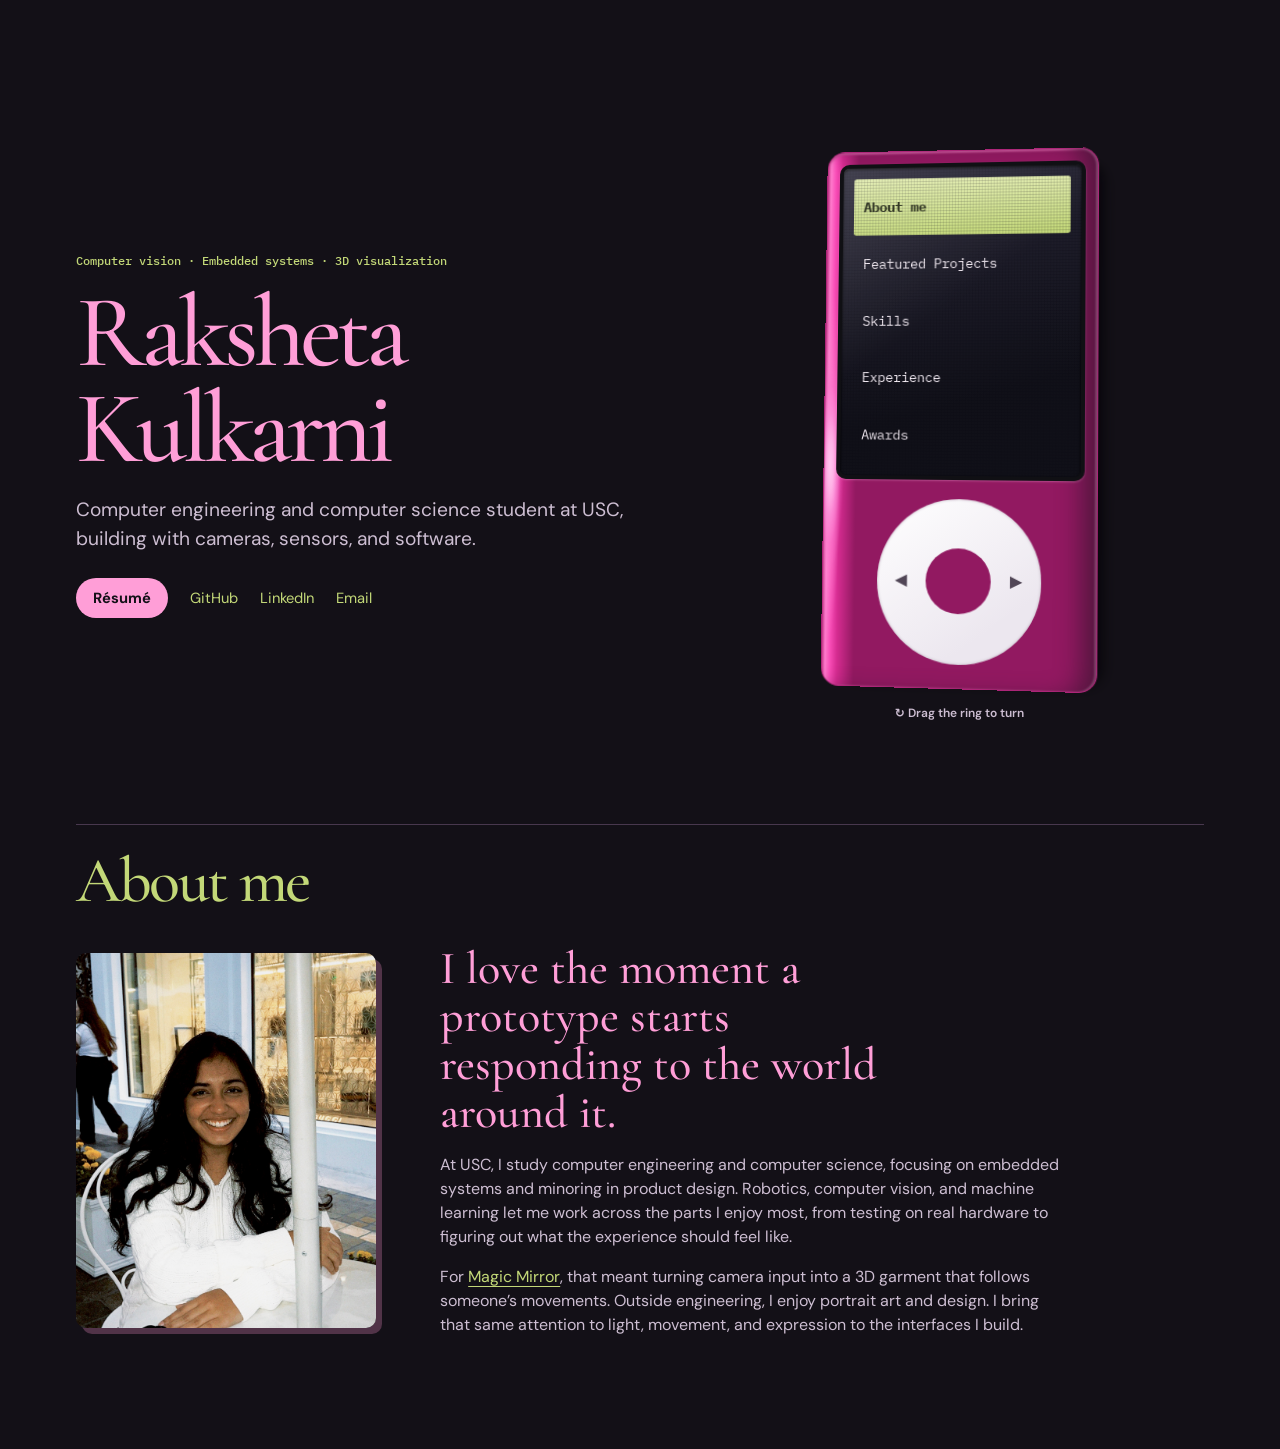
==== featured-visuals/index.html @ 3b5fec16 "Publish engineering portfolio" ====
<!doctype html>
<html lang="en">
<meta charset="utf-8">
<meta name="viewport" content="width=device-width, initial-scale=1">
<meta name="description" content="Engineering portfolio of Raksheta Kulkarni, a USC student working in computer vision, embedded systems, and software.">
<title>Raksheta Kulkarni · Engineering Portfolio</title>
<link rel="stylesheet" href="visuals.css?v=portfolio-about-portrait">
<body class="portfolio">
<main>
  <header class="portfolio-intro" id="portfolio-start" tabindex="-1">
    <div class="portfolio-intro-copy">
    <p class="portfolio-focus">Computer vision · Embedded systems · 3D visualization</p>
    <h1>Raksheta Kulkarni</h1>
    <p>Computer engineering and computer science student at USC, building with cameras, sensors, and software.</p>
    <div class="portfolio-contact" aria-label="Résumé and contact">
      <a class="portfolio-resume" href="media/raksheta-kulkarni-resume.pdf">Résumé</a>
      <a href="https://github.com/RakshetaK">GitHub</a>
      <a href="https://www.linkedin.com/in/rakshetakulkarni">LinkedIn</a>
      <a href="mailto:raksheta@usc.edu">Email</a>
    </div>
    </div>
    <figure class="portfolio-hero-model">
      <div class="portfolio-device">
        <div class="portfolio-device-depth" aria-hidden="true"><i></i><i></i><i></i><i></i><i></i><i></i></div>
        <div class="portfolio-menu" role="tablist" aria-label="Portfolio sections" aria-orientation="vertical">
          <button type="button" role="tab" id="tab-about" aria-controls="about" aria-selected="true">About me</button>
          <button type="button" role="tab" id="tab-projects" aria-controls="projects" aria-selected="false" tabindex="-1">Featured Projects</button>
          <button type="button" role="tab" id="tab-skills" aria-controls="skills" aria-selected="false" tabindex="-1">Skills</button>
          <button type="button" role="tab" id="tab-experience" aria-controls="experience" aria-selected="false" tabindex="-1">Experience</button>
          <button type="button" role="tab" id="tab-awards" aria-controls="awards" aria-selected="false" tabindex="-1">Awards</button>
        </div>
        <div class="portfolio-wheel" role="group" aria-label="Section controls" aria-describedby="portfolio-wheel-hint">
          <button type="button" data-section-step="-1" aria-label="Previous section">◀</button>
          <button type="button" id="portfolio-open" aria-label="Go to selected section"></button>
          <button type="button" data-section-step="1" aria-label="Next section">▶</button>
        </div>
      </div>
      <figcaption class="portfolio-wheel-hint" id="portfolio-wheel-hint"><span aria-hidden="true">↻</span> Drag the ring to turn</figcaption>
    </figure>
  </header>
  <section id="about" class="portfolio-panel" role="tabpanel" aria-labelledby="tab-about" tabindex="-1">
    <h2>About me</h2>
    <div class="portfolio-about">
      <img src="media/raksheta-kulkarni-portrait.jpg" alt="Portrait of Raksheta Kulkarni" decoding="async">
      <div class="portfolio-about-copy">
        <p>I love the moment a prototype starts responding to the world around it.</p>
        <p>At USC, I study computer engineering and computer science, focusing on embedded systems and minoring in product design. Robotics, computer vision, and machine learning let me work across the parts I enjoy most, from testing on real hardware to figuring out what the experience should feel like.</p>
        <p>For <a href="magic-mirror.html">Magic Mirror</a>, that meant turning camera input into a 3D garment that follows someone’s movements. Outside engineering, I enjoy portrait art and design. I bring that same attention to light, movement, and expression to the interfaces I build.</p>
      </div>
    </div>
  </section>
  <section id="projects" class="portfolio-panel" role="tabpanel" aria-labelledby="tab-projects" tabindex="-1">
    <h2>Featured Projects</h2>
    <div class="portfolio-project-preview">
        <a class="portfolio-device-screen" href="magic-mirror.html" aria-label="Explore the Magic Mirror interactive demo">
          <p class="portfolio-model-status">Loading 3D model…</p>
          <canvas id="portfolio-mirror" width="640" height="640" aria-hidden="true" hidden></canvas>
          <span>Magic Mirror <span aria-hidden="true">↗</span></span>
        </a>
        <a class="portfolio-device-screen" href="fifo.html" aria-label="Explore the FIFO Smart Fridge interactive demo">
          <p class="portfolio-model-status">Loading 3D model…</p>
          <canvas id="portfolio-fifo" width="640" height="640" aria-hidden="true" hidden></canvas>
          <span>FIFO Smart Fridge <span aria-hidden="true">↗</span></span>
        </a>
    </div>
  </section>
  <section id="skills" class="portfolio-panel" role="tabpanel" aria-labelledby="tab-skills" tabindex="-1">
    <h2>Skills</h2>
    <dl class="portfolio-skills">
      <div><dt>Languages</dt><dd>C++, Python, C#, Java, Kotlin, TypeScript, JavaScript</dd></div>
      <div><dt>Computer vision and machine learning</dt><dd>OpenCV, Detectron2, PyTorch, TensorFlow</dd></div>
      <div><dt>Web</dt><dd>React, Next.js, Tailwind CSS, HTML, CSS</dd></div>
      <div><dt>Robotics and algorithms</dt><dd>Hungarian algorithm, Vicon, NVIDIA Jetson</dd></div>
      <div><dt>Tools</dt><dd>Git, GitHub, Docker, Linux, MATLAB, Figma, SOLIDWORKS (Certified Associate)</dd></div>
    </dl>
  </section>
  <section id="experience" class="portfolio-panel" role="tabpanel" aria-labelledby="tab-experience" tabindex="-1">
    <h2>Experience</h2>
    <section class="portfolio-experience-group">
      <h3>Technical Experience</h3>
      <div class="portfolio-entries">
        <article><p class="portfolio-meta">Premier Nationwide Security · Software Development Intern</p><h4>Security operations platform</h4><p>Designing a responsive platform for guards, office staff, and clients, including GPS-based check-ins, incident reporting, payroll, and billing.</p></article>
        <article><p class="portfolio-meta">USC Autonomous Networks Research Group · Undergraduate Researcher</p><h4>Error correction for correlated noise</h4><p>Studying GRAND and GRANDAB decoding under burst errors, including how interleaving and adaptive noise guessing affect decoding performance.</p></article>
        <article><p class="portfolio-meta">USC FLS Lab · Undergraduate Researcher</p><h4>Multi-agent formation transitions</h4><p>Developed a two-pass Hungarian assignment algorithm to reduce travel distance during drone formation changes while respecting device, orientation, and spatial constraints. Validated the approach on physical hardware with Vicon motion capture.</p></article>
      </div>
    </section>
    <section class="portfolio-experience-group">
      <h3>Leadership</h3>
      <div class="portfolio-entries">
        <article><p class="portfolio-meta">USC Makers · Technical Operations Manager</p><h4>Workshop inventory app</h4><p>Organized 200+ components across 60 labeled bins and built a Kotlin Android app with Room and keyword search to help members find parts.</p></article>
        <article><p class="portfolio-meta">USC Makers · Project Manager</p><h4><a href="fifo.html">FIFO Smart Fridge</a></h4><p>Led a six-person team and integrated a motorized scanning carriage, a vision-language pipeline, and an inventory app.</p></article>
        <article><p class="portfolio-meta">USC Makers · Software Lead</p><h4><a href="magic-mirror.html">Magic Mirror</a></h4><p>Built the pose-tracking pipeline with MediaPipe, Flask, and Unity, including the joint transformations and smoothing that drove the 3D garment visualization.</p></article>
      </div>
    </section>
    <section class="portfolio-experience-group">
      <h3>Competitions</h3>
      <div class="portfolio-entries">
        <article><p class="portfolio-meta">Kode With Klossy × Goldman Sachs</p><h4>Predatory lending detection</h4><p>Compared three classifiers across mortgage data from eight states and evaluated precision, recall, and fairness tradeoffs.</p></article>
        <article><p class="portfolio-meta">Good Vibes Only AI/ML Hackathon · Hardware Division Winner</p><h4>Vyz adaptive wearable</h4><p>Built a Jetson-powered prototype and programmed light-responsive sunglasses and real-time audio filtering for sensory overstimulation.</p></article>
      </div>
    </section>
  </section>
  <section id="awards" class="portfolio-panel" role="tabpanel" aria-labelledby="tab-awards" tabindex="-1">
    <h2>Awards</h2>
    <ul class="portfolio-awards">
      <li><span class="portfolio-award-year">2025</span><div><strong>Hardware Division Winner</strong><p>Good Vibes Only AI/ML Hackathon</p></div></li>
      <li><span class="portfolio-award-year">2025</span><div><strong>Challenge Finalist</strong><p>Kode With Klossy × BWDC Challenge</p></div></li>
      <li><span class="portfolio-award-year">2024</span><div><strong>National Champion</strong><p>StellarXplorers</p></div></li>
      <li><span class="portfolio-award-year">2024–25</span><div><strong>Dean’s List</strong><p>USC Viterbi</p></div></li>
      <li><span class="portfolio-award-year">2023</span><div><strong>Top 5 Finalist</strong><p>Estée Lauder Coding Challenge</p></div></li>
    </ul>
  </section>
</main>
<script src="portfolio-menu.js?v=click-wheel" defer></script>
<script type="module" src="portfolio-hero.js?v=model-loading"></script>
</body>
</html>
---- featured-visuals/visuals.css ----
@import url('https://fonts.googleapis.com/css2?family=Barlow+Condensed:wght@500;600&family=Cormorant+Garamond:wght@500&family=DM+Sans:wght@400;500;600;700&family=IBM+Plex+Mono:wght@400;500&display=swap');

:root{color-scheme:light;--bg:#f8f6f2;--ink:#251d22;--muted:#62545c;--line:#dacdd3;--accent:#962c58;--panel:#f3e5e8;--mono:"IBM Plex Mono",monospace}
.portfolio{--bg:#131017;--ink:#fbf3fb;--muted:#cdbed2;--line:#48384e;--accent:#ff9ed7;--peridot:#c3d878;color-scheme:dark}
.portfolio main{max-width:1230px}
.portfolio-contact{display:flex;align-items:center;flex-wrap:wrap;gap:12px 22px}
.portfolio-contact a{text-decoration:none}
.portfolio-contact a:hover{text-decoration:underline}
.portfolio-contact a:not(.portfolio-resume){color:var(--peridot)}
.portfolio :focus-visible{outline-color:var(--peridot)}
.portfolio-intro{margin:clamp(32px,6vw,86px) 0 clamp(38px,5vw,68px)}
.portfolio-intro{display:grid;grid-template-columns:minmax(0,1.2fr) minmax(0,1fr);align-items:center;gap:clamp(18px,4vw,56px)}
.portfolio-intro-copy>p:not(.portfolio-focus){max-width:44ch;font-size:clamp(1rem,2vw,1.2rem)}
.portfolio-hero-model{
  margin:0;
  width:min(100%,352px);
  justify-self:center;
  padding:clamp(22px,3vw,44px);
  perspective:950px;
}
.portfolio-device{
  --case-pink:#921961;
  position:relative;
  padding:12px 12px 23px;
  border:1px solid #ac2578;
  border-radius:18px;
  background:radial-gradient(ellipse 14px 20% at 6px 59%,
    #ffc7ef 0%,
    #ffb4e7 22%,
    #fc90daad 48%,
    #fa6bc84d 74%,
    #f94db700 100%
  ), radial-gradient(ellipse 11px 33% at 6px 59%,
    #ffaee6c2 0%,
    #ff94d695 34%,
    #f94db700 100%
  ), linear-gradient(90deg,
    #c53587 0,
    #ff7bcd 3px,
    #f94db7 8px,
    #d62c91 15px,
    var(--case-pink) 32px
  );
  box-shadow:
    inset -2px 0 2px #ffd2f13b,
    inset -24px 0 25px -10px #53163e,
    inset 0 2px 2px #cc5098;
  transform-style:preserve-3d;
  transform:rotateZ(.5deg) rotateX(2deg) rotateY(-5deg);
}
.portfolio-device-depth,.portfolio-device-depth i{
  position:absolute;
  inset:0;
  border-radius:inherit;
  pointer-events:none;
}
.portfolio-device-depth{transform-style:preserve-3d}
.portfolio-device-depth i{
  background:#77134f;
  box-shadow:inset 2px 2px 4px #ab3d7c,inset -2px -2px 4px #480c33;
}
.portfolio-device-depth i:nth-child(1){transform:translateZ(-3px) scale(.998)}
.portfolio-device-depth i:nth-child(2){transform:translateZ(-7px) scale(.996)}
.portfolio-device-depth i:nth-child(3){transform:translateZ(-11px) scale(.994)}
.portfolio-device-depth i:nth-child(4){transform:translateZ(-15px) scale(.992)}
.portfolio-device-depth i:nth-child(5){transform:translateZ(-19px) scale(.989)}
.portfolio-device-depth i:nth-child(6){
  transform:translateZ(-23px) scale(.985);
  box-shadow:inset -2px -2px 4px #480c33,6px 2px 9px #060208bd,11px 5px 17px #06020870;
}
@media(hover:hover) and (prefers-reduced-motion:no-preference){
  .portfolio-device{transition:transform 250ms ease}
  .portfolio-hero-model:hover .portfolio-device{transform:rotateZ(3deg) rotateX(12deg) rotateY(-23deg)}
}
.portfolio-device-screen{
  position:relative;
  display:block;
  aspect-ratio:1;
  overflow:hidden;
  border:0;
  border-radius:9px;
  background:#19151e;
  text-decoration:none;
}
.portfolio-device-screen>span{
  position:absolute;
  inset:auto 0 0;
  padding:8px 11px;
  color:#fce6fa;
  font-size:.74rem;
  text-align:center;
}
.portfolio-project-preview canvas{display:block;width:100%;height:calc(100% - 32px)}
.portfolio-model-status{
  position:absolute;
  inset:0 0 32px;
  display:grid;
  place-items:center;
  padding:12px;
  text-align:center;
  font-size:.8rem;
}
.portfolio [hidden]{display:none}
.portfolio-menu{
  position:relative;
  display:grid;
  grid-auto-rows:1fr;
  aspect-ratio:.78;
  min-height:282px;
  padding:11px;
  border:4px solid #101014;
  border-radius:10px;
  background:linear-gradient(165deg,#292738,#101018 72%);
  box-shadow:0 1px 2px #ffb4e550,inset 0 1px 3px #000;
}
.portfolio-menu::after{
  content:"";
  position:absolute;
  inset:0;
  border-radius:5px;
  background:
    linear-gradient(145deg,#fff2,transparent 46%),
    repeating-linear-gradient(0deg,#08071026 0 1px,transparent 1px 3px),
    repeating-linear-gradient(90deg,#0807101c 0 1px,transparent 1px 3px);
  pointer-events:none;
}
.portfolio-menu button{
  width:100%;
  border:0;
  border-radius:3px;
  padding:4px 10px;
  background:transparent;
  color:var(--ink);
  font-family:var(--mono);
  font-size:.85rem;
  text-align:left;
}
.portfolio-menu button[aria-selected=true]{background:linear-gradient(#dfeaab,var(--peridot));color:#232912;font-weight:700}
.portfolio-menu button[aria-selected=false]:hover{background:#302538}
.portfolio-wheel{
  position:relative;
  display:grid;
  grid-template:1fr 1.3fr 1fr / 1fr 1.35fr 1fr;
  place-items:center;
  width:min(100%,164px);
  aspect-ratio:1;
  margin:19px auto 0;
  border:0;
  border-radius:50%;
  touch-action:none;
  user-select:none;
  cursor:grab;
}
.portfolio-wheel::before{
  content:"";
  position:absolute;
  inset:0;
  border-radius:inherit;
  background:#f2eef5;
  background-image:linear-gradient(145deg,#fff,#ece7ef 75%);
  box-shadow:inset 0 0 3px #b9aebb;
  transform:rotate(var(--wheel-angle,0rad));
  pointer-events:none;
}
.portfolio-wheel.is-turning,.portfolio-wheel.is-turning button{cursor:grabbing}
.portfolio-wheel-hint{
  margin-top:18px;
  color:var(--muted);
  font:600 .75rem/1.4 "DM Sans",system-ui,sans-serif;
  text-align:center;
}
.portfolio-wheel button{position:relative}
.portfolio-wheel [data-section-step]{grid-row:2;border:0;background:transparent;color:#514656;padding:6px}
.portfolio-wheel [data-section-step]:hover{color:#920058}
.portfolio-wheel [data-section-step="1"]{grid-column:3}
.portfolio-wheel #portfolio-open{
  grid-area:2/2;
  width:min(100%,65px);
  height:auto;
  aspect-ratio:1;
  border:0;
  border-radius:50%;
  padding:0;
  background:var(--case-pink);
  box-shadow:none;
  color:#fff;
}
@media(max-width:720px){.portfolio-intro{grid-template-columns:1fr}}
.portfolio-intro h1{font:500 clamp(3.3rem,8vw,7.4rem)/.94 "Cormorant Garamond",Georgia,serif;letter-spacing:-.05em;color:var(--accent);margin:14px 0 20px}
.portfolio-focus,.portfolio-meta{font:500 .78rem/1.5 var(--mono);color:var(--peridot)}
.portfolio-contact{margin-top:24px;font-size:.92rem}
.portfolio-resume{background:var(--accent);color:var(--bg);padding:9px 17px;border-radius:999px;font-weight:700}
.portfolio-panel{border-top:1px solid var(--line);padding-block:24px;scroll-margin-top:24px}
.portfolio-panel h2{margin-bottom:16px;color:var(--peridot)}
.portfolio-panel:not(#projects)>h2{
  margin-bottom:24px;
  font:500 clamp(2.65rem,5vw,4.25rem)/1 "Cormorant Garamond",Georgia,serif;
  letter-spacing:-.04em;
}
.portfolio-about{
  display:grid;
  grid-template-columns:minmax(170px,300px) minmax(0,1fr);
  align-items:center;
  gap:clamp(20px,5vw,64px);
  max-width:990px;
  padding-block:8px 24px;
}
.portfolio-about img{
  display:block;
  width:100%;
  aspect-ratio:4/5;
  object-fit:cover;
  border-radius:10px;
  box-shadow:6px 6px 0 #513348;
}
.portfolio-about-copy{max-width:60ch}
.portfolio-about p:first-child{
  max-width:20ch;
  color:var(--accent);
  font:500 clamp(1.9rem,3.6vw,3.15rem)/1.04 "Cormorant Garamond",Georgia,serif;
}
.portfolio-about p + p{margin-top:16px}
.portfolio-about a{color:var(--peridot)}
.portfolio-experience-group + .portfolio-experience-group{margin-top:32px}
.portfolio-experience-group h3{
  border-bottom:1px solid var(--line);
  margin:0 0 12px;
  padding-bottom:10px;
  color:var(--accent);
  font-size:1.2rem;
}
.portfolio-entries h4{font-size:1.12rem;margin:5px 0 7px}
.portfolio-project-preview{
  display:grid;
  grid-template-columns:repeat(2,minmax(0,1fr));
  gap:clamp(10px,2vw,24px);
  max-width:820px;
}
.portfolio-skills{
  display:grid;
  grid-template-columns:repeat(auto-fit,minmax(min(100%,245px),1fr));
  gap:12px;
  margin:0;
}
.portfolio-skills>div{
  padding:20px;
  border:1px solid var(--line);
  border-top:2px solid var(--peridot);
  border-radius:10px;
  background:#201925;
}
.portfolio-skills dt{margin-bottom:8px;font-weight:700}
.portfolio-skills dd{margin:0;color:var(--muted);font:400 .85rem/1.75 var(--mono)}
.portfolio-awards{display:grid;gap:8px;max-width:760px;padding:0;margin:0;list-style:none}
.portfolio-awards li{
  display:grid;
  grid-template-columns:5em minmax(0,1fr);
  align-items:baseline;
  gap:12px;
  padding:14px clamp(12px,3vw,24px);
  border:1px solid var(--line);
  border-radius:8px;
  background:#201925;
}
.portfolio-award-year{color:var(--peridot);font:500 .78rem/1.5 var(--mono)}
.portfolio-awards li:first-child{border-color:#936078;background:#2b1b2a}
.portfolio-awards li:first-child strong{color:var(--accent)}
.portfolio-awards p{font-size:.9rem}
.portfolio-entries{display:grid;grid-template-columns:repeat(2,minmax(0,1fr));gap:12px}
.portfolio-entries article{border:1px solid var(--line);border-radius:10px;padding:16px;background:#1b1721}
@media(max-width:640px){.portfolio-entries{grid-template-columns:1fr}}
@media(max-width:520px){.portfolio-about{grid-template-columns:1fr}.portfolio-about img{max-width:100%;max-height:320px;object-position:center 45%}}
*{box-sizing:border-box}
body{margin:0;background:var(--bg);color:var(--ink);font:16px/1.5 "DM Sans",system-ui,sans-serif}
main{max-width:1130px;margin:auto;padding:32px clamp(16px,4vw,54px) 64px}
header{margin:30px 0 26px}
h1,h2,h3,p,figure{margin:0}
h1{font-size:clamp(2.6rem,7vw,5.1rem);line-height:1.02;letter-spacing:-.065em;margin:8px 0 12px}
h2{font-size:1.35rem;letter-spacing:-.025em}
p{color:var(--muted)}
a{color:inherit;text-underline-offset:4px}
.eyebrow,.pipeline,.view-title{font:500 .75rem/1.6 var(--mono);color:var(--accent)}
.eyebrow{text-transform:uppercase;letter-spacing:.1em}
button{font:inherit;color:inherit;background:transparent;border:1px solid var(--line);border-radius:6px;padding:8px 13px;cursor:pointer;min-height:42px}
button:hover:not(:disabled){border-color:var(--accent)}
button[aria-pressed=true],button.primary{background:var(--accent);color:var(--button-ink,white);border-color:var(--accent)}
button:disabled{opacity:.5;cursor:default}
:focus-visible{outline:2px solid var(--accent);outline-offset:4px}
.controls{display:flex;flex-wrap:wrap;gap:8px;align-items:center}
.project-links,.system,.footage,.facts{display:grid;gap:18px}
.project-links,.footage{grid-template-columns:repeat(2,minmax(0,1fr))}
.project-links a{text-decoration:none;border-top:1px solid var(--line);padding-top:12px}
.project-links a:hover h2{text-decoration:underline}
.project-links img{display:block;width:100%;aspect-ratio:16/10;object-fit:contain;background:#211b20;margin-bottom:12px}
.system{grid-template-columns:minmax(0,1.36fr) minmax(0,1fr);margin:14px 0}
.stage{position:relative;background:var(--panel);border-radius:12px;overflow:hidden;align-self:start}
.stage canvas{display:block;width:100%;height:auto}
[draggable=true]{cursor:grab}
.fifo{color-scheme:dark;--bg:#141315;--ink:#f8f3f5;--muted:#bcb0b9;--line:#51434d;--accent:#e0b4ca;--button-ink:#281c25;--panel:#e9dce4}
.fifo-tools{margin-bottom:14px}
#grocery-batch{display:flex;align-items:center;gap:12px;text-align:left;background:#fff;border-color:var(--line);color:var(--ink);font-weight:700}
#grocery-batch small{font-weight:500}
.grocery-bag{position:relative;isolation:isolate;flex:0 0 42px;height:40px}
.grocery-bag::after{content:"";position:absolute;inset:15px 1px 0;background:linear-gradient(115deg,#eee7ea,#a67e92 85%);border:1px solid #9a7388;border-radius:3px 3px 7px 7px;box-shadow:inset 2px 0 3px #fff7}
.grocery-bag i{position:absolute;bottom:16px;left:5px;width:12px;height:15px;border-radius:50%;background:#a94f64}
.grocery-bag i:nth-child(2){left:15px;height:23px;border-radius:6px;background:#b79c58;rotate:20deg}
.grocery-bag i:nth-child(3){left:26px;height:20px;border-radius:3px;background:#867489;border-top:2px solid #ccc7ce}
.fifo-tablet{color-scheme:light;border:8px solid #242328;border-radius:22px;background:linear-gradient(150deg,#fcfbfd,#eae7ec);color:#28232b;overflow:hidden;box-shadow:0 22px 50px -24px #25202a80,0 0 0 1px #615963}
.fifo-tablet.dragging{outline:3px dashed #ae225d;outline-offset:4px}
.fifo-tablet.scanning{outline:2px solid #c44378;outline-offset:3px}
.fifo-bar{display:flex;align-items:center;justify-content:space-between;flex-wrap:wrap;gap:8px;background:linear-gradient(110deg,#ede1e8,#dec9d7);border-bottom:1px solid #d5c4d0;padding:10px 14px;color:#30242d}
.fifo-bar button{border-color:#bca6b7;background:#fff8;color:#3b2834;font-size:.86rem}
.fifo-bar button[aria-pressed=true]{background:#392d38;color:#fff}
.fifo-screen{min-height:252px;padding:14px}
.fifo-screen[hidden]{display:none}
.fifo-status{padding:9px 14px;border-top:1px solid #d9cfd8;color:#5b4855;background:#f5edf3}
.fifo-items,.fifo-overview ul{margin:0;padding:0;list-style:none}
.fifo-items{display:grid;grid-template-columns:repeat(auto-fit,minmax(min(115px,100%),1fr));gap:10px}
.fifo-items li{display:grid;gap:8px;align-content:start;padding:10px;background:#fff;border:1px solid #ded9e1;border-radius:12px;text-align:center;font-size:.85rem}
.fifo-product{--product:#a75f77;display:grid;place-items:center;border-radius:7px;height:72px;background:radial-gradient(ellipse at 43% 20%,#faf8fb,#ebe7ec)}
.fifo-product::before{content:"";width:22px;height:39px;border-radius:5px;background:linear-gradient(90deg,#0003,transparent 38%,#fff5 47%,#0002 100%),linear-gradient(0deg,#aaa 6%,var(--product) 7% 91%,#ddd 92%);box-shadow:3px 5px 7px #40334340;transform:rotate(-9deg)}
.fifo-product.cola{--product:#9e484d}
.fifo-product.package::before{width:35px;height:27px;border-radius:3px;background:linear-gradient(90deg,#a76e53 30%,#c7906c 30% 45%,#b58163 45%)}
.fifo-product.chocolate::before{width:26px;height:35px;background:linear-gradient(90deg,#523934,#9b7261 48%,#61423b);border-top:6px solid #cbc0b9}
.fifo-product.banana::before{width:34px;height:28px;border-radius:4px 4px 55% 60%;background:transparent;border-bottom:9px solid #c1a255;border-right:5px solid #e1c373;transform:rotate(-23deg);box-shadow:2px 5px 3px -4px #40334366}
.fifo-product.berries::before{width:26px;height:27px;transform:rotate(18deg);border-radius:55% 55% 70% 70%;background:radial-gradient(ellipse at 40% 25%,#d9858d,#9c454f);border-top:4px solid #69735c}
.fifo-game{display:grid;grid-template-columns:1fr 1.3fr;gap:12px;color:#64374c}
.fifo-profile{display:grid;grid-template-columns:1fr 1fr;gap:8px}
.fifo-today,.fifo-mascot{display:grid;place-items:center;text-align:center;align-content:center}
.fifo-today,.fifo-streak,.fifo-overview{background:#fbf9fb;border:1px solid #e0d3dd;border-radius:10px;overflow:hidden}
.fifo-today strong{background:#70455b;color:white;align-self:start;width:100%;padding:4px}
.fifo-today span{font-size:1.8rem;padding:8px}
.fifo-mascot img{width:65px;height:auto;mix-blend-mode:multiply;border-radius:50%}
.fifo-streak{grid-column:1/-1;padding:10px}
.fifo-streak p{font-size:.85rem}
.fifo-days{display:flex;gap:4px;margin:6px 0;flex-wrap:wrap}
.fifo-days span{display:grid;place-items:center;width:24px;height:24px;border:1px solid #df9ab5;border-radius:50%;font-size:.75rem}
.fifo-days span:nth-child(-n+2){background:#eaa4c0}
.fifo-overview{padding:12px}
.fifo-overview h2{border-bottom:1px solid #d989a5;margin-bottom:9px}
.fifo-overview h3{font-size:1rem}
.fifo-overview li{display:flex;justify-content:space-between;gap:8px;margin-top:5px;padding:3px 6px;font-size:.85rem}
.fifo-overview li:nth-child(odd){background:#f9e0e8}
.fifo-overview li span:last-child{flex-shrink:0}
.fifo-scanner .stage{border:1px solid #e0bdcb}
@media(max-width:480px){.fifo-game{grid-template-columns:1fr}}
.detail{display:grid;align-content:start;gap:12px;padding:6px 0}
.steps{display:flex;flex-wrap:wrap;gap:7px;margin-top:14px}
.steps button{font:500 .75rem/1.4 var(--mono)}
.original{width:100%;height:auto;max-height:320px;object-fit:contain;background:#251d22;border-radius:8px;display:block}
details,.facts{margin-top:28px;border-top:1px solid var(--line);padding-top:16px}
summary{cursor:pointer;font-weight:700}
.footage{margin-top:12px}
.footage video{display:block;width:100%;max-height:440px;background:#09090a}
figcaption{color:var(--muted);margin-top:7px;font-size:.88rem}
.facts{grid-template-columns:repeat(3,minmax(0,1fr))}
.facts dt{font-weight:700}
.facts dd{color:var(--muted);margin:4px 0 0}
.mirror{color-scheme:dark;--bg:#090909;--ink:#faf2fa;--muted:#c2afc0;--line:#403040;--accent:#e3a2d7;--button-ink:#20101e;--panel:#1b131c}
.mirror-display{min-width:0}
.mirror-display figcaption{color:#d5cec6;text-align:center}
.mirror-glass span{align-self:end;margin-bottom:14px;color:#fff8ee;background:#27201ca8;border-radius:5px;z-index:1}
.views{display:grid;gap:10px}
.views figure{background:#2b2926;border:1px solid var(--line);border-radius:8px;overflow:hidden}
.view-title{display:block;margin:0;border-bottom:1px solid var(--line);padding:8px 10px;background:var(--panel)}
.viewport{display:grid;place-items:center;aspect-ratio:4/3;overflow:hidden}
.viewport>*{grid-area:1/1;max-width:100%}
.viewport video,.viewport canvas{display:block;width:100%;height:100%;object-fit:contain}
.viewport [hidden],.viewport[data-active=true]>span{display:none}
.viewport:has(video:not([hidden]))>span{display:none}
#camera{transform:scaleX(-1)}
.viewport span{font: .75rem var(--mono);color:var(--muted);padding:8px}
.mirror .views .viewport span,.mirror .mirror-glass span{color:#f0e4d6}
.pipeline{margin:12px 0;overflow-wrap:anywhere}
#camera-status{min-height:1.5em;margin-top:8px}

.project-nav{display:flex;justify-content:space-between;flex-wrap:wrap;gap:10px;border-bottom:1px solid var(--line);padding-bottom:14px;font:500 .75rem/1.5 var(--mono);text-transform:uppercase;letter-spacing:.055em}
.project-nav a{text-decoration:none}
.project-nav a:hover{text-decoration:underline}
.fifo h1,.mirror h1{font:600 clamp(4rem,10vw,8.4rem)/.84 "Barlow Condensed","Arial Narrow",sans-serif;letter-spacing:-.038em;text-transform:uppercase;margin:9px 0 18px}
.fifo header>p:last-child,.mirror header>p:not(.eyebrow){max-width:37ch}
.fifo header{margin:44px 0 30px}
.fifo-demo{display:grid;grid-template-columns:minmax(172px,22%) minmax(0,1fr);gap:18px;padding:clamp(12px,3vw,28px);border:1px solid var(--line);background:radial-gradient(ellipse at 70% 0%,#48303e,transparent 68%),#211a20}
.fifo-tools{align-items:stretch;align-content:start;flex-direction:column;margin:0}
.fifo-tools h2{font:500 1.65rem/1 "Barlow Condensed","Arial Narrow",sans-serif;text-transform:uppercase;margin-bottom:8px}
#grocery-batch{background:#e1becf;color:#261923;border-color:#ebcbdc}
.fifo-streak p{color:#685560}
.fifo-scanner{align-items:center;padding-bottom:12px}
.fifo-scanner .detail{padding:16px 18px;border-left:1px solid var(--line)}
.fifo-scanner .stage{border-color:#8c677b;border-radius:4px;background:linear-gradient(#8057711c 1px,transparent 1px),linear-gradient(90deg,#8057711c 1px,transparent 1px),radial-gradient(ellipse at 45% 23%,#f0e6ec,#d7bfcc);background-size:28px 28px,28px 28px,auto}
.steps button[aria-pressed=true]{color:var(--button-ink)}

.mirror main{max-width:1380px}
.mirror .facts dt{color:var(--accent)}
.mirror .project-nav{color:#d6c2d4}
.mirror-hero{display:grid;grid-template-columns:minmax(0,1fr) minmax(0,1.8fr);gap:clamp(20px,3vw,44px);align-items:center;margin:clamp(22px,3vw,44px) 0 28px}
.mirror-sidebar{min-width:0}
.mirror-hero header{margin:0}
.mirror-hero h1{font:500 clamp(3.25rem,5.8vw,5.9rem)/.96 "Cormorant Garamond",Georgia,serif;letter-spacing:-.055em;text-transform:none;margin:0 0 16px;color:var(--accent)}
.mirror-hero header>p:not(#camera-status){font-size:1rem;line-height:1.6;max-width:34ch}
.mirror-camera-controls{margin-top:48px;gap:6px 10px}
.mirror-hero button{min-height:44px;border-radius:999px;padding:7px 14px;font-size:.82rem;font-weight:600}
.mirror-camera-controls .primary{padding-inline:18px;background:var(--accent);border-color:var(--accent)}
.mirror-camera-controls .primary:hover:not(:disabled){filter:brightness(1.13);border-color:var(--accent)}
.mirror-camera-controls #demo-button{display:inline-flex;align-items:center;gap:6px;border-color:transparent;color:#d7cbb9}
.mirror-camera-controls #demo-button:hover{color:#fff3df}
.mirror-hero #camera-status{margin-top:8px;font-size:.78rem;line-height:1.5}
.mirror-hero #camera-status:empty{min-height:0;margin:0}
.camera-privacy{margin:8px 0 0;border:0;padding:0;color:var(--muted);font-size:.78rem}
.camera-privacy p{margin:4px 0 0 1em}
.mirror-hero .views{grid-template-columns:repeat(2,minmax(0,1fr));margin-top:28px}
.mirror-hero #stop:disabled{display:none}
.mirror-hero .views figure{
  background:linear-gradient(155deg,#25262a 0%,#111215 34%,#060608 82%);
  border-color:#a9679e;
  border-radius:12px;
  box-shadow:inset 0 1px #ffffff26,0 10px 24px #0005;
}
.mirror-hero .views .viewport{background:linear-gradient(145deg,#ffffff09,transparent 48%)}
.mirror-scene{position:relative;isolation:isolate;aspect-ratio:1;overflow:hidden}
.mirror-scene>img,.mirror-scene>canvas{display:block;width:100%;height:100%;object-fit:contain}
.mirror-scene>[hidden],.mirror-scene .mirror-glass{display:none}
#mirror-model{position:relative;z-index:1;touch-action:pan-y;cursor:grab}
#mirror-model:active{cursor:grabbing}
.mirror-scene .mirror-glass[data-camera=true]:not(.avatar-source){display:grid;position:absolute;z-index:2;inset:0;aspect-ratio:auto;background:#111}
.mirror-controls-heading{
  margin:clamp(36px,4.5vw,60px) 0 14px;
  text-align:center;
  color:var(--accent);
  font:500 1.85rem/1 "Cormorant Garamond",Georgia,serif;
  letter-spacing:-.02em;
}
.mirror-model-controls{
  flex-wrap:nowrap;
  justify-content:center;
  gap:clamp(6px,1vw,11px);
}
.mirror-model-controls button{
  display:grid;
  place-items:center;
  flex:0 0 clamp(44px,3.8vw,50px);
  aspect-ratio:1;
  padding:0;
  border-color:#efb7e4;
  border-radius:50%;
  background:radial-gradient(ellipse at 32% 8%,#fff4fcc4,transparent 54%),
    linear-gradient(160deg,#f4c3e8,#dd96d0 47%,#d388c6 51%,#b76dac);
  box-shadow:inset 0 1px 3px #fff9,inset 0 -3px 6px #642c5e55,0 4px 10px #0006;
  color:var(--button-ink);
  font-size:1.2rem;
  line-height:1;
}
.mirror-model-controls button:hover:not(:disabled){filter:brightness(1.13)}
.mirror-model-controls button:active:not(:disabled){box-shadow:inset 0 2px 5px #63275f66}
.mirror-camera-controls #stop,.mirror-camera-controls #demo-button{
  background:linear-gradient(180deg,#292a2e,#111215 56%,#09090b);
  border-color:#a9679e;
  box-shadow:inset 0 1px #ffffff20;
  color:#d7cfc2;
}
.mirror-camera-controls #demo-button:hover,.mirror-camera-controls #stop:hover{
  background:linear-gradient(180deg,#3a3b41,#1b1b1f 58%,#101014);
  border-color:var(--accent);
  color:#fff3df;
}
.mirror-display figcaption{font-size:.8rem;color:var(--muted)}
.mirror-hero .view-title{background:linear-gradient(180deg,#28292e,#16171a);border-color:#35353b;color:#ddd6cc;font-size:.69rem;letter-spacing:.045em}

@media(min-width:791px){
  #mirror-model{transform:translateX(8%)}
  .mirror-display figcaption{padding-inline-start:16%}
}
@media(max-width:710px){.system,.facts{grid-template-columns:1fr}}
@media(max-width:790px){
  .mirror-hero{grid-template-columns:1fr;gap:20px}
  .mirror-sidebar{display:contents}
  .mirror-preview-tools{grid-row:3}
  .mirror-hero .views{margin-top:0}
}
@media(max-width:600px){.fifo-demo{grid-template-columns:1fr}.fifo-tools{flex-direction:row;align-items:center}.fifo-tools h2{width:100%;margin:0}.fifo header{margin-top:30px}}
@media(max-width:480px){.project-links,.footage{grid-template-columns:1fr}}

.fifo{--bg:#101012;--line:#503840;--accent:#ed4ebd;--rose:#c08094;--button-ink:#211318}
.fifo main{max-width:1660px}
.fifo .facts dt{color:var(--rose)}
.fifo-hero{
  display:grid;
  grid-template-columns:minmax(410px,1.15fr) minmax(0,1.85fr);
  grid-template-areas:"heading model" "tablet model";
  grid-template-rows:auto 1fr;
  gap:28px clamp(24px,4vw,60px);
  margin:clamp(28px,4vw,56px) 0 clamp(36px,5vw,72px);
}
.fifo .fifo-hero header{grid-area:heading;margin:0}
.fifo-hero h1{
  margin:0 0 16px;
  color:var(--accent);
  font:500 clamp(3.25rem,5vw,5.35rem)/.98 "Cormorant Garamond",Georgia,serif;
  letter-spacing:-.055em;
  text-transform:none;
}
.fifo-hero .fifo-demo{
  grid-area:tablet;
  align-self:start;
  grid-template-columns:minmax(0,1fr);
  border:0;
  background:none;
  padding:0;
  gap:16px;
}
.fifo-hero .fifo-tools{display:grid;grid-template-columns:minmax(0,1fr) auto;gap:10px 14px}
.fifo-hero .fifo-tools h2{grid-column:1/-1;margin:0;font:600 .82rem/1.4 "DM Sans",sans-serif;text-transform:none;color:var(--ink)}
.fifo-hero .fifo-tools #grocery-batch{
  grid-column:1/-1;
  padding:9px 14px;
  border-radius:12px;
  border-color:#61424e;
  background:#261c21;
  color:#f6e9ee;
}
.fifo-hero .fifo-tools #grocery-batch:hover:not(:disabled){background:#39262f;border-color:var(--accent)}
.fifo-hero .fifo-tools #grocery-batch small{display:block;color:#ddbac8;font-size:.75rem}
.fifo-add-mark{
  display:grid;
  place-items:center;
  margin-inline-start:auto;
  min-width:28px;
  height:28px;
  border:1px solid #ab7387;
  border-radius:50%;
  color:#f3c7d7;
  font-size:1.1rem;
}
.fifo-hero .fifo-screen{min-height:185px}
.fifo-model{grid-area:model;align-self:center;min-width:0}
.fifo-model-stage{position:relative}
#fifo-model:not([hidden]){display:block;width:100%;height:auto;aspect-ratio:1.6;cursor:grab;touch-action:pan-y}
#fifo-model:active{cursor:grabbing}
.fifo-scan-bubble{position:absolute;inset:auto auto 4% 2%;width:clamp(142px,35%,290px);overflow:hidden;border:1px solid var(--accent);border-radius:16px;background:#171216;box-shadow:0 8px 24px #0008;pointer-events:none}
.fifo-scan-bubble canvas{display:block;width:100%;height:auto}
.fifo-scan-bubble span{display:block;padding:6px 10px;color:var(--accent);font-size:.75rem}
.fifo-model canvas.dragging{outline:2px dashed var(--accent);outline-offset:-4px;border-radius:12px}
.fifo .fifo-scanner{display:block}
.fifo .fifo-scanner .detail{border-left:0;padding-inline:0}
.fifo-hero .fifo-tablet{display:grid;grid-template-rows:auto 1fr auto}
.fifo-tablet{background:#e2e2f0;color:#332842}
.fifo-bar{background:var(--accent);border-color:#d43eaa;color:#33122c}
.fifo-bar button{background:#faf0f7;border-color:#a52b80;color:#442039}
.fifo-bar button[aria-pressed=true]{background:#861d63;color:#fff}
.fifo-items li{background:#f1eff8;border-color:#cfccdf}
.fifo-hero .fifo-items{grid-template-columns:repeat(auto-fit,minmax(min(92px,100%),1fr))}
.fifo-tablet:has(.fifo-game:not([hidden])){background:#faefe9}
.fifo-tablet:has(.fifo-game:not([hidden])) .fifo-bar{background:#f4b5ca;border-color:#df97ad;color:#941231}
.fifo-tablet:has(.fifo-game:not([hidden])) .fifo-bar button[aria-pressed=true]{background:#af163a}
.fifo-game{color:#b91739}
.fifo-today,.fifo-streak,.fifo-overview{background:#fcf9e8;border-color:#df98a5}
.fifo-today strong{background:#d9123b}
.fifo-game .fifo-streak p{color:#a32943}
.fifo-overview li:nth-child(odd){background:#f1d7df}
.fifo-status{background:#f5eafa;color:#55324d}
.fifo-tablet:has(.fifo-game:not([hidden])) .fifo-status{background:#f9e2e9;color:#9b2140}
.fifo-pipeline{
  padding:clamp(18px,2.5vw,32px);
  border:1px solid var(--line);
  border-radius:18px;
  background:#191417;
}
#fifo-stages{
  color:var(--rose);
  font:500 2.15rem/1 "Cormorant Garamond",Georgia,serif;
}
.fifo-footage{margin-block-start:clamp(40px,5vw,76px)}
.fifo-flow-controls{margin-top:14px}
.fifo-flow-controls button{border-radius:999px;font-size:.85rem}
.fifo-flow-controls button[aria-pressed=true]{opacity:1}
.fifo-pipeline .steps{
  display:grid;
  grid-auto-columns:minmax(0,1fr);
  grid-auto-flow:column;
  gap:16px;
  margin:20px 0;
}
.fifo-pipeline .steps button{
  position:relative;
  display:flex;
  align-items:center;
  gap:9px;
  padding:10px;
  min-height:62px;
  border-radius:10px;
  background:#1e171c;
  color:var(--ink);
  text-align:left;
  overflow-wrap:anywhere;
}
.fifo-pipeline .steps button::before{
  content:"";
  flex:0 0 7px;
  height:7px;
  border:1px solid var(--accent);
  border-radius:50%;
}
.fifo-pipeline .steps button:not(:last-child)::after{
  content:"";
  position:absolute;
  top:50%;
  left:100%;
  width:17px;
  border-top:1px solid var(--accent);
  opacity:.55;
  pointer-events:none;
}
.fifo-pipeline .steps button[aria-pressed=true]{
  opacity:1;
  background:#39242e;
  border-color:var(--accent);
  box-shadow:inset 0 2px var(--accent);
}
.fifo-pipeline .steps button[aria-pressed=true]::before{background:var(--accent)}
.fifo-stage-detail{
  border-top:1px solid var(--line);
  padding-top:16px;
}
.fifo-stage-detail h2{font-size:1.14rem;margin-bottom:4px}
.fifo-stage-detail p+p{margin-top:6px}
@media(max-width:1050px){
  .fifo-pipeline .steps{grid-auto-flow:row;grid-template-columns:repeat(auto-fit,minmax(min(145px,100%),1fr));gap:8px}
  .fifo-pipeline .steps button::after{display:none}
}
.fifo-hero .fifo-screen{grid-row:2;min-height:215px}
.fifo-hero .fifo-status{grid-row:3}
.fifo-model [hidden]{display:none}
.fifo-model figcaption{text-align:center;color:var(--muted);font-size:.8rem}
.fifo-model-controls{
  width:max-content;
  max-width:100%;
  justify-content:center;
  margin:14px auto 0;
  gap:7px;
}
.fifo-model-controls button{
  min-height:42px;
  border-radius:999px;
  border-color:#513b44;
  background:#221a20;
  color:#f4dfe8;
  font-size:.82rem;
  font-weight:600;
}
.fifo-model-controls #fifo-turn-left,.fifo-model-controls #fifo-turn-right{
  width:42px;
  padding:0;
  font-size:1.18rem;
}
.fifo-model-controls button[aria-pressed=true]{background:#432d36;border-color:var(--accent);color:#f8d8e4}
.fifo-model-controls button:hover:not(:disabled){border-color:#f3c6d7;filter:brightness(1.12)}
#fifo-spin::before{
  content:"";
  display:inline-block;
  width:7px;
  height:7px;
  margin-inline-end:6px;
  border:1px solid currentColor;
  border-radius:50%;
}
#fifo-spin[aria-pressed=true]::before{background:currentColor}
@media(min-width:981px){
  .fifo-hero .fifo-demo{margin-block-start:clamp(40px,4.5vw,72px)}
  .fifo-model{margin-block-start:clamp(64px,7vw,108px);margin-inline-end:calc(-1 * clamp(16px,2vw,32px))}
}
@media(max-width:980px){
  .fifo-hero{grid-template-columns:minmax(0,1fr);grid-template-areas:"heading" "model" "tablet";grid-template-rows:auto}
}
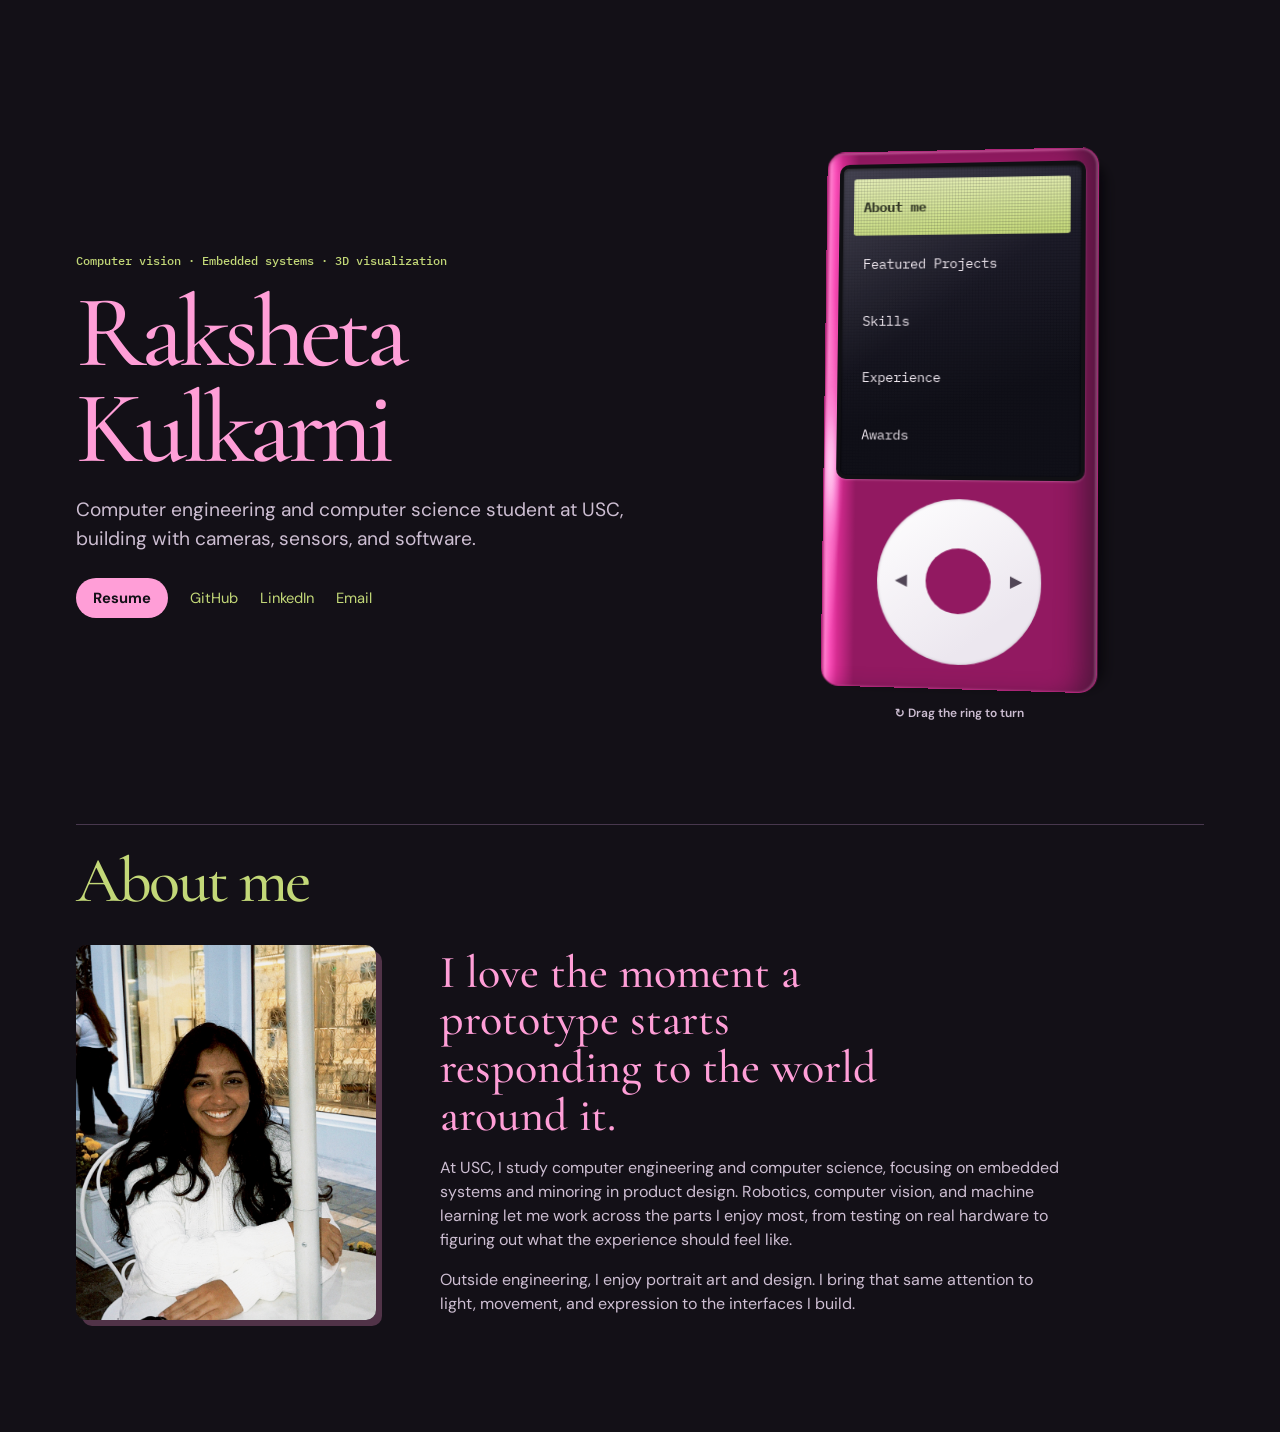
==== commit 38a23603: "Update portfolio About Me and Resume label" ====
--- a/featured-visuals/index.html
+++ b/featured-visuals/index.html
@@ -12,8 +12,8 @@
     <p class="portfolio-focus">Computer vision · Embedded systems · 3D visualization</p>
     <h1>Raksheta Kulkarni</h1>
     <p>Computer engineering and computer science student at USC, building with cameras, sensors, and software.</p>
-    <div class="portfolio-contact" aria-label="Résumé and contact">
-      <a class="portfolio-resume" href="media/raksheta-kulkarni-resume.pdf">Résumé</a>
+    <div class="portfolio-contact" aria-label="Resume and contact">
+      <a class="portfolio-resume" href="media/raksheta-kulkarni-resume.pdf">Resume</a>
       <a href="https://github.com/RakshetaK">GitHub</a>
       <a href="https://www.linkedin.com/in/rakshetakulkarni">LinkedIn</a>
       <a href="mailto:raksheta@usc.edu">Email</a>
@@ -45,7 +45,7 @@
       <div class="portfolio-about-copy">
         <p>I love the moment a prototype starts responding to the world around it.</p>
         <p>At USC, I study computer engineering and computer science, focusing on embedded systems and minoring in product design. Robotics, computer vision, and machine learning let me work across the parts I enjoy most, from testing on real hardware to figuring out what the experience should feel like.</p>
-        <p>For <a href="magic-mirror.html">Magic Mirror</a>, that meant turning camera input into a 3D garment that follows someone’s movements. Outside engineering, I enjoy portrait art and design. I bring that same attention to light, movement, and expression to the interfaces I build.</p>
+        <p>Outside engineering, I enjoy portrait art and design. I bring that same attention to light, movement, and expression to the interfaces I build.</p>
       </div>
     </div>
   </section>
